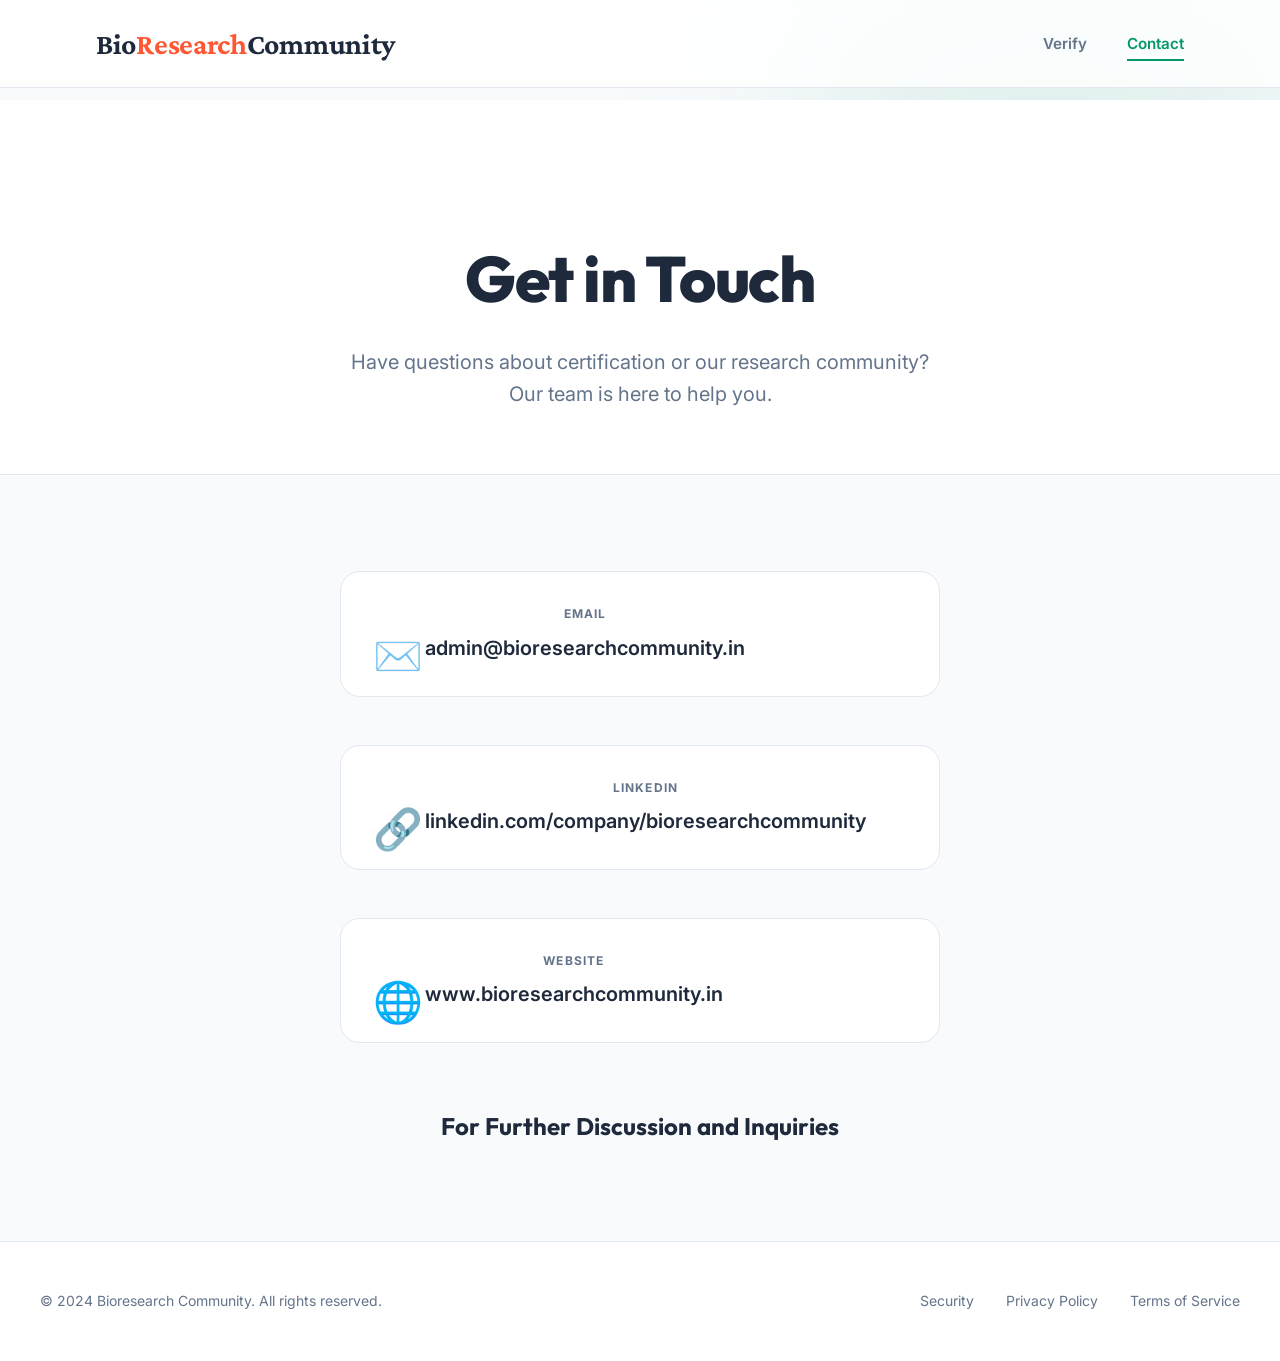
==== contact.html @ 709739fc "Initial commit: Bioresearch Community Verification Portal" ====
<!DOCTYPE html>
<html lang="en">
<head>
    <meta charset="UTF-8">
    <meta name="viewport" content="width=device-width, initial-scale=1.0">
    <meta name="description" content="Contact Bioresearch Community for inquiries regarding certificate verification and other services.">
    <title>Contact Us | Bioresearch Community</title>
    <link rel="stylesheet" href="style.css">
    <link rel="preconnect" href="https://fonts.googleapis.com">
    <link rel="preconnect" href="https://fonts.gstatic.com" crossorigin>
    <link href="https://fonts.googleapis.com/css2?family=Inter:wght@300;400;500;600;700&family=Outfit:wght@400;600;700&family=Crimson+Pro:wght@700&display=swap" rel="stylesheet">
</head>
<body>
    <div class="blob-container">
        <div class="blob"></div>
        <div class="blob"></div>
        <div class="blob-secondary"></div>
    </div>

    <nav id="navbar">
        <div class="nav-container">
            <a href="index.html" class="logo">
                <span class="logo-bio">Bio</span><span class="logo-research">Research</span><span class="logo-community"> Community</span>
            </a>
            <div class="nav-links">
                <a href="index.html">Verify</a>
                <a href="contact.html" class="active">Contact</a>
            </div>
        </div>
    </nav>

    <main>
        <section class="contact-hero">
            <div class="content-wrapper">
                <h1>Get in Touch</h1>
                <p>Have questions about certification or our research community? Our team is here to help you.</p>
            </div>
        </section>

        <section class="contact-section">
            <div class="content-wrapper">
                <div class="contact-simple-grid">
                    <div class="contact-item">
                        <span class="icon">✉️</span>
                        <div class="details">
                            <label>Email</label>
                            <a href="mailto:admin@bioresearchcommunity.in">admin@bioresearchcommunity.in</a>
                        </div>
                    </div>
                    <div class="contact-item">
                        <span class="icon">🔗</span>
                        <div class="details">
                            <label>LinkedIn</label>
                            <a href="https://linkedin.com/company/bioresearchcommunity" target="_blank" rel="noopener">linkedin.com/company/bioresearchcommunity</a>
                        </div>
                    </div>
                    <div class="contact-item">
                        <span class="icon">🌐</span>
                        <div class="details">
                            <label>Website</label>
                            <a href="https://www.bioresearchcommunity.in" target="_blank" rel="noopener">www.bioresearchcommunity.in</a>
                        </div>
                    </div>
                </div>
                <p class="footer-note">For Further Discussion and Inquiries</p>
            </div>
        </section>
    </main>

    <footer id="footer">
        <div class="footer-content">
            <p>&copy; 2024 Bioresearch Community. All rights reserved.</p>
            <div class="footer-links">
                <a href="#">Security</a>
                <a href="#">Privacy Policy</a>
                <a href="#">Terms of Service</a>
            </div>
        </div>
    </footer>

    <script src="script.js"></script>
</body>
</html>
---- style.css ----
:root {
    --primary: #059669; /* Emerald Green */
    --primary-dark: #047857;
    --secondary: #10b981;
    --accent: #3b82f6; 
    --bg-light: #ffffff;
    --bg-soft: #f8fafc;
    --card-bg: #ffffff;
    --card-border: #e2e8f0;
    --text-main: #0f172a;
    --text-muted: #64748b;
    --glass-blur: 10px;
    --transition: all 0.3s ease;
    --font-heading: 'Outfit', sans-serif;
    --font-body: 'Inter', sans-serif;
}

* {
    margin: 0;
    padding: 0;
    box-sizing: border-box;
}

body {
    background-color: var(--bg-soft);
    color: var(--text-main);
    font-family: var(--font-body);
    line-height: 1.6;
    overflow-x: hidden;
    min-height: 100vh;
    display: flex;
    flex-direction: column;
}

/* --- Subtle Background Elements --- */
.blob-container {
    position: fixed;
    top: 0;
    left: 0;
    width: 100%;
    height: 100%;
    z-index: -1;
    overflow: hidden;
    filter: blur(100px);
}

.blob {
    position: absolute;
    width: 600px;
    height: 600px;
    border-radius: 50%;
    opacity: 0.1;
}

.blob:nth-child(1) {
    background: var(--primary);
    top: -20%;
    right: -10%;
    animation: move 25s infinite alternate;
}

.blob:nth-child(2) {
    background: var(--accent);
    bottom: -20%;
    left: -10%;
    animation: move 30s infinite alternate-reverse;
}

.blob:nth-child(3) {
    background: var(--secondary);
    top: 40%;
    left: 40%;
    width: 400px;
    height: 400px;
    opacity: 0.05;
}

@keyframes move {
    from { transform: translate(0, 0) scale(1); }
    to { transform: translate(50px, 50px) scale(1.05); }
}

/* --- Navigation --- */
nav {
    padding: 1.25rem 2rem;
    position: fixed;
    top: 0;
    width: 100%;
    z-index: 100;
    background: rgba(255, 255, 255, 0.8);
    backdrop-filter: blur(10px);
    border-bottom: 1px solid var(--card-border);
}

.nav-container {
    width: 100%;
    padding: 0 4rem;
    display: flex;
    justify-content: space-between;
    align-items: center;
}

.nav-links {
    display: flex;
    gap: 2.5rem;
}

.nav-links a {
    text-decoration: none;
    color: var(--text-muted);
    font-weight: 600;
    font-size: 0.95rem;
    transition: var(--transition);
    position: relative;
}

.nav-links a:hover {
    color: var(--primary);
}

.nav-links a::after {
    content: '';
    position: absolute;
    bottom: -5px;
    left: 0;
    width: 0;
    height: 2px;
    background: var(--primary);
    transition: var(--transition);
}

.nav-links a:hover::after {
    width: 100%;
}

.logo {
    display: flex;
    align-items: center;
    text-decoration: none;
    font-family: 'Crimson Pro', serif;
    font-weight: 700;
    font-size: 1.85rem;
    color: #1e293b;
    letter-spacing: -0.01em;
}

.logo-research {
    color: #ff5733; /* Orange-red from reference */
}

.nav-links a.active {
    color: var(--primary);
}

.nav-links a.active::after {
    width: 100%;
}

/* --- Hero Section --- */
main {
    flex: 1;
    display: flex;
    flex-direction: column;
    align-items: center;
    padding-top: 100px;
}

.verify-hero {
    min-height: 80vh;
    display: flex;
    align-items: center;
    justify-content: center;
    width: 100%;
}

.content-wrapper {
    max-width: 900px;
    width: 90%;
    text-align: center;
    margin: 0 auto;
}

/* --- Contact Section --- */
.contact-section {
    padding: 6rem 0;
    width: 100%;
    background-color: var(--bg-soft);
}

.contact-hero {
    background: #fff;
    padding: 8rem 0 4rem;
    width: 100%;
    text-align: center;
    border-bottom: 1px solid var(--card-border);
}

.contact-hero h1 {
    font-size: clamp(2.5rem, 8vw, 4rem);
    color: #1e293b;
    margin-bottom: 1rem;
}

.contact-hero p {
    color: var(--text-muted);
    font-size: 1.25rem;
    max-width: 600px;
    margin: 0 auto;
}

.contact-simple-grid {
    display: flex;
    flex-direction: column;
    gap: 3rem;
    max-width: 600px;
    margin: 0 auto 3rem;
}

.contact-item {
    display: flex;
    align-items: center;
    gap: 2rem;
    padding: 2rem;
    background: #fff;
    border: 1px solid var(--card-border);
    border-radius: 20px;
    transition: var(--transition);
}

.contact-item:hover {
    transform: translateY(-5px);
    box-shadow: 0 10px 30px rgba(0,0,0,0.05);
}

.contact-item .icon {
    font-size: 2.5rem;
}

.contact-item .details label {
    display: block;
    font-size: 0.75rem;
    text-transform: uppercase;
    font-weight: 700;
    color: var(--text-muted);
    letter-spacing: 0.1em;
    margin-bottom: 0.5rem;
}

.contact-item .details a {
    font-size: 1.25rem;
    font-weight: 600;
    color: #1e293b;
    text-decoration: none;
    transition: var(--transition);
}

.contact-item .details a:hover {
    color: var(--primary);
}

.footer-note {
    font-family: var(--font-heading);
    font-size: 1.5rem;
    font-weight: 700;
    color: #1e293b;
    margin-top: 4rem;
}

.contact-footer-text {
    margin-top: 4rem;
    padding-top: 2rem;
    border-top: 1px solid #f1f5f9;
}

.contact-footer-text p {
    color: var(--text-muted) !important;
    font-size: 0.9rem !important;
    font-weight: 400 !important;
    line-height: 1.5;
}

h1 {
    font-family: var(--font-heading);
    font-size: clamp(3rem, 10vw, 4.5rem);
    font-weight: 800;
    margin-bottom: 1rem;
    color: var(--text-main);
    letter-spacing: -0.02em;
}

.subtitle {
    font-size: 1.15rem;
    color: var(--text-muted);
    margin-bottom: 3.5rem;
}

/* --- Search Card --- */
.verify-card {
    background: var(--card-bg);
    border: 1px solid var(--card-border);
    padding: 2.5rem;
    border-radius: 24px;
    box-shadow: 0 10px 25px -5px rgba(0, 0, 0, 0.04), 0 8px 10px -6px rgba(0, 0, 0, 0.04);
    margin-bottom: 2rem;
    transition: var(--transition);
}

.verify-card:hover {
    box-shadow: 0 20px 25px -5px rgba(0, 0, 0, 0.08), 0 10px 10px -5px rgba(0, 0, 0, 0.04);
    transform: translateY(-2px);
}

.search-box {
    display: flex;
    gap: 1rem;
}

input {
    flex: 1;
    background: #f1f5f9;
    border: 2px solid transparent;
    padding: 1.25rem 1.5rem;
    border-radius: 14px;
    color: var(--text-main);
    font-size: 1rem;
    font-family: var(--font-body);
    outline: none;
    transition: var(--transition);
}

input:focus {
    background: #fff;
    border-color: var(--primary);
    box-shadow: 0 0 0 4px rgba(5, 150, 105, 0.1);
}

button {
    background: var(--primary);
    color: #ffffff;
    border: none;
    padding: 0 2.5rem;
    border-radius: 14px;
    font-weight: 600;
    cursor: pointer;
    display: flex;
    align-items: center;
    gap: 0.6rem;
    transition: var(--transition);
}

button:hover {
    background: var(--primary-dark);
    transform: scale(1.02);
}

button:active {
    transform: scale(0.98);
}

.icon {
    width: 20px;
    height: 20px;
}

/* --- Results --- */
.hidden {
    display: none;
    opacity: 0;
    transform: translateY(20px);
}

#result-container {
    transition: var(--transition);
    animation: fadeIn 0.6s forwards;
}

@keyframes fadeIn {
    to {
        opacity: 1;
        transform: translateY(0);
    }
}

.result-card {
    background: #ffffff;
    border: 1px solid var(--card-border);
    border-radius: 24px;
    padding: 2.5rem;
    text-align: left;
    position: relative;
    overflow: hidden;
    box-shadow: 0 4px 6px -1px rgba(0, 0, 0, 0.1), 0 2px 4px -1px rgba(0, 0, 0, 0.06);
}

.status-badge {
    position: absolute;
    top: 1.5rem;
    right: 1.5rem;
    padding: 0.5rem 1.25rem;
    border-radius: 50px;
    font-size: 0.875rem;
    font-weight: 700;
    background: #ecfdf5;
    color: #059669;
    border: 1px solid #d1fae5;
}

.result-grid {
    display: grid;
    grid-template-columns: repeat(auto-fit, minmax(200px, 1fr));
    gap: 2rem;
    margin-top: 2rem;
}

.result-item label {
    display: block;
    color: var(--text-muted);
    font-size: 0.875rem;
    margin-bottom: 0.25rem;
    text-transform: uppercase;
    letter-spacing: 0.05em;
    font-weight: 600;
}

.result-item span {
    font-weight: 700;
    font-size: 1.15rem;
    color: var(--text-main);
}

/* --- Footer --- */
footer {
    padding: 3rem 2rem;
    border-top: 1px solid var(--card-border);
    background: #fff;
}

.footer-content {
    max-width: 1200px;
    margin: 0 auto;
    display: flex;
    justify-content: space-between;
    align-items: center;
    color: var(--text-muted);
    font-size: 0.875rem;
}

.footer-links {
    display: flex;
    gap: 2rem;
}

.footer-links a {
    color: var(--text-muted);
    text-decoration: none;
    transition: var(--transition);
}

.footer-links a:hover {
    color: var(--primary);
}

/* --- Responsive --- */
@media (max-width: 768px) {
    .nav-links { display: none; }
    .search-box { flex-direction: column; }
    button { padding: 1.25rem; justify-content: center; }
    .footer-content { flex-direction: column; gap: 1rem; text-align: center; }
}

.sr-only {
    position: absolute;
    width: 1px;
    height: 1px;
    padding: 0;
    margin: -1px;
    overflow: hidden;
    clip: rect(0, 0, 0, 0);
    border: 0;
}
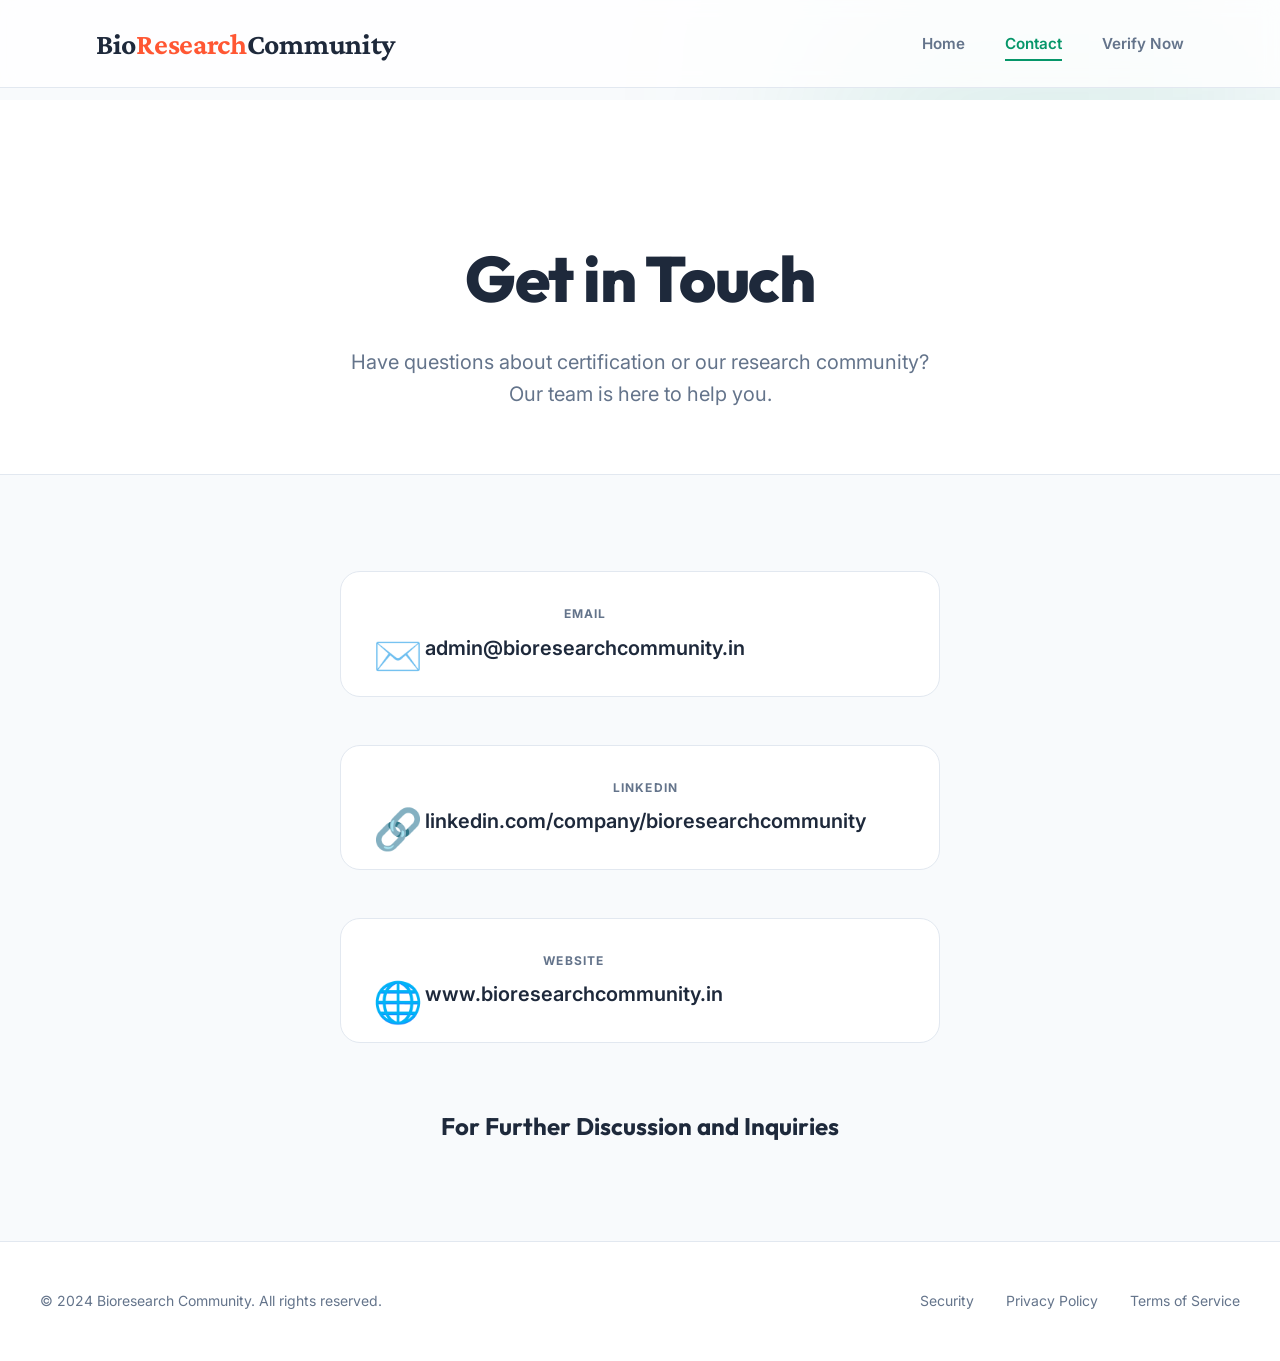
==== commit 01e774c6: "Update contact.html" ====
--- a/contact.html
+++ b/contact.html
@@ -23,8 +23,9 @@
                 <span class="logo-bio">Bio</span><span class="logo-research">Research</span><span class="logo-community"> Community</span>
             </a>
             <div class="nav-links">
-                <a href="index.html">Verify</a>
+                <a href="index.html">Home</a>
                 <a href="contact.html" class="active">Contact</a>
+                <a href="https://bioresearchcommunity-verify.vercel.app/" class="nav-cta">Verify Now</a>
             </div>
         </div>
     </nav>
